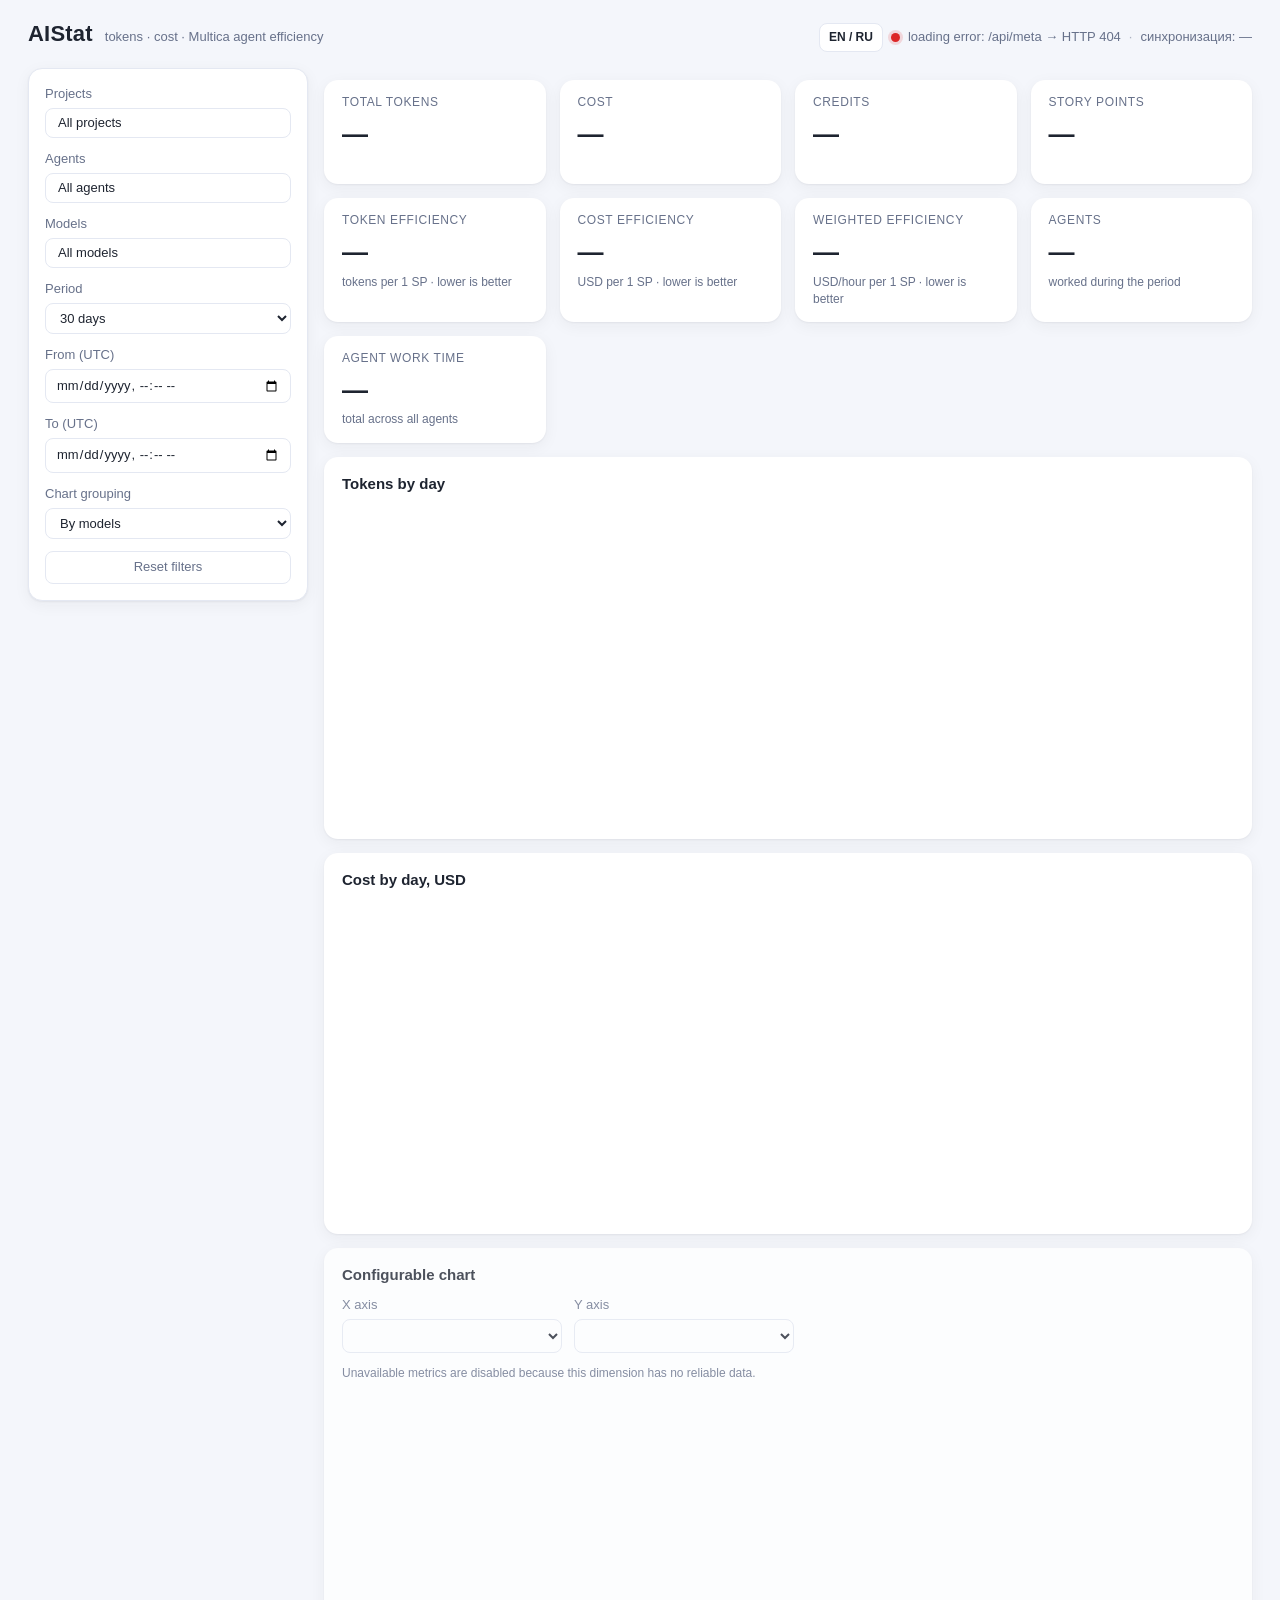
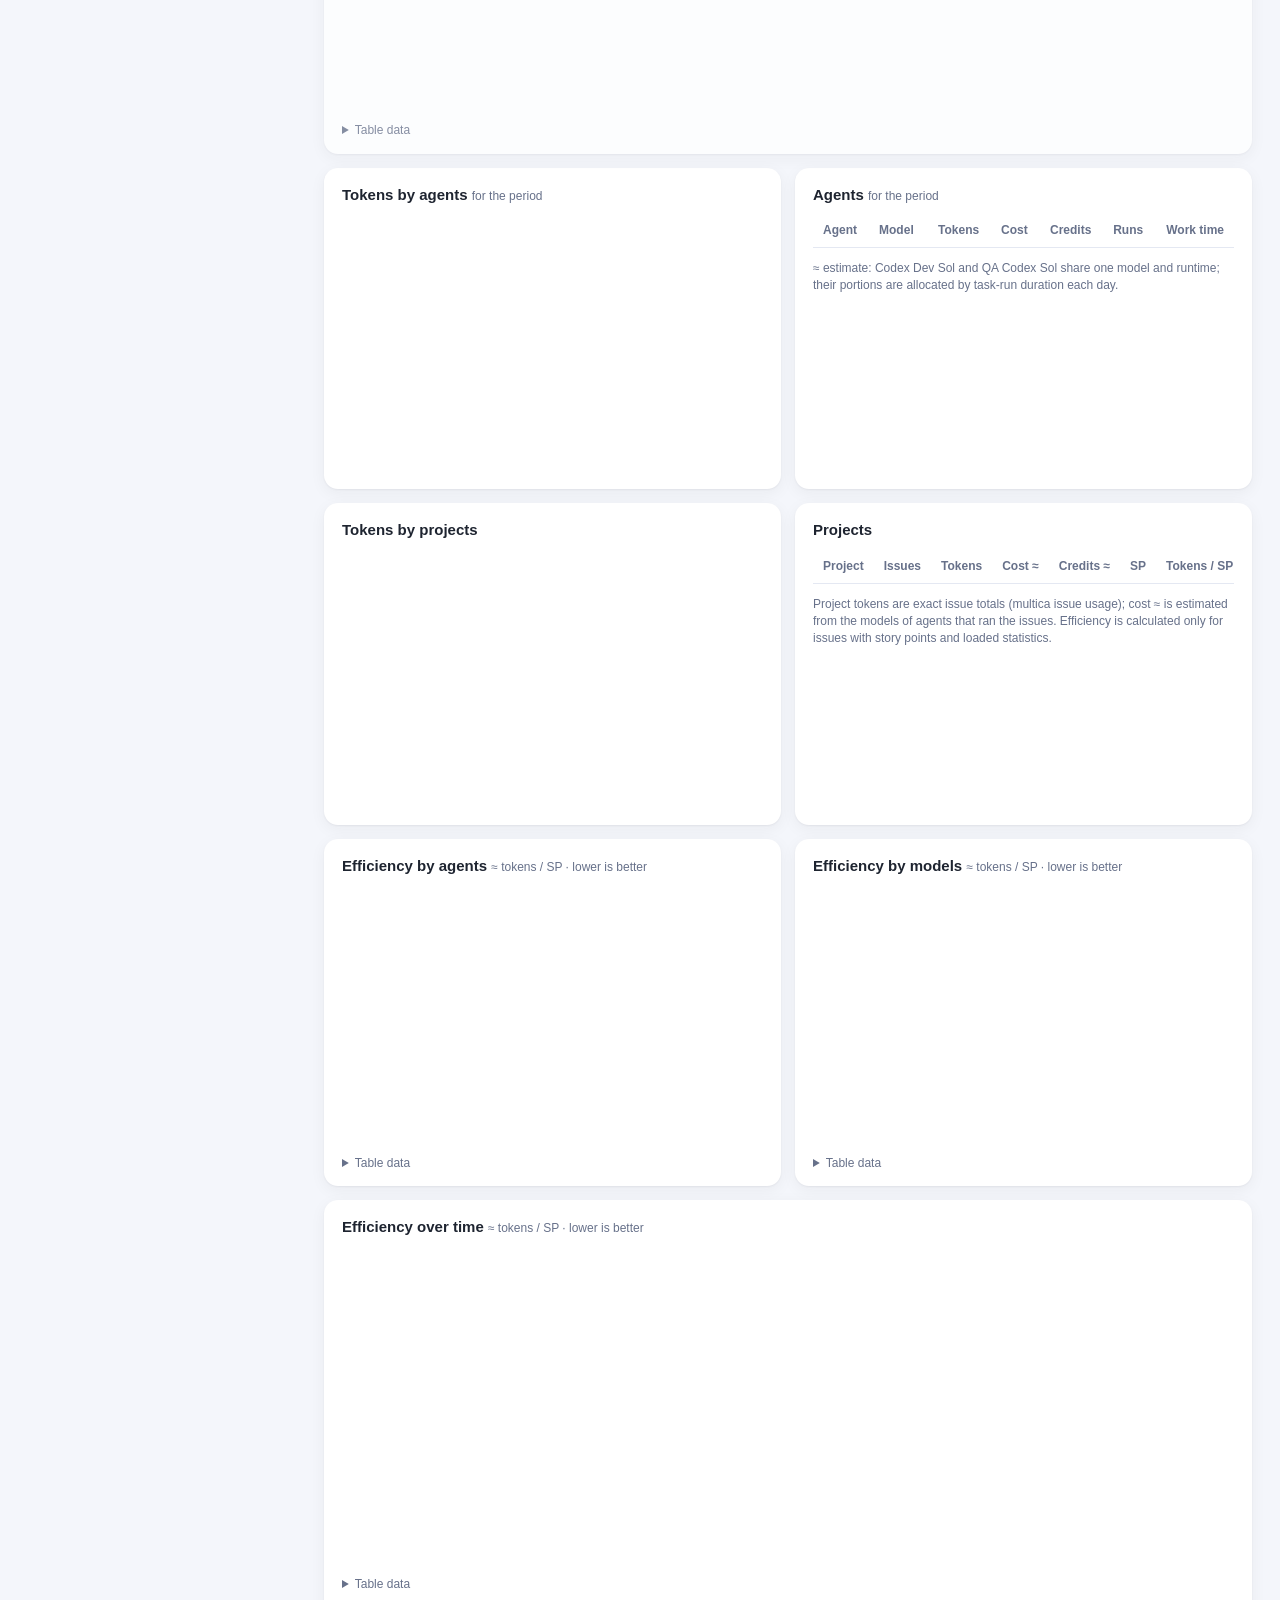
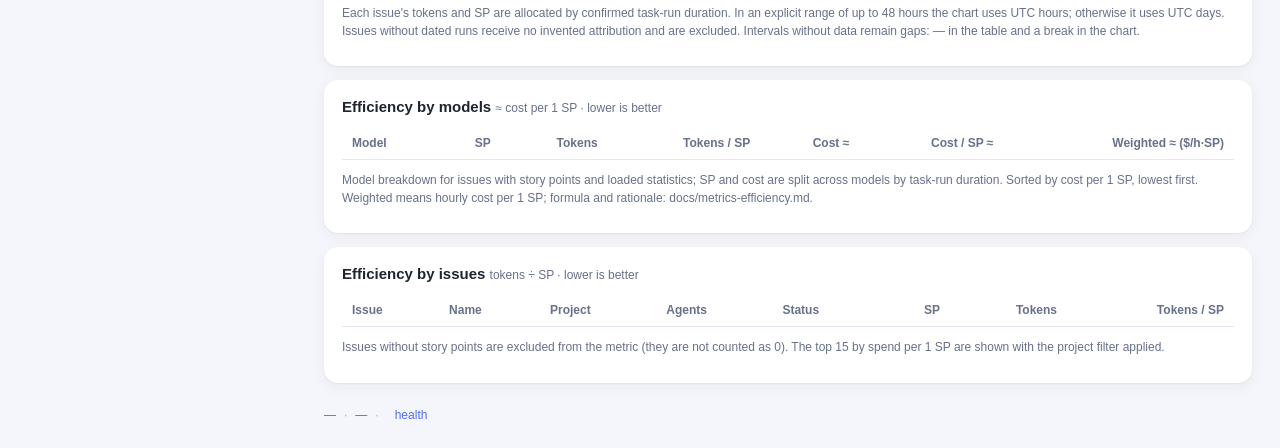
==== aistat/static/index.html @ 0b49b309 "FAN-1914: add configurable dimension metric chart" ====
<!DOCTYPE html>
<html lang="en">
<head>
  <meta charset="utf-8">
  <meta name="viewport" content="width=device-width, initial-scale=1">
  <title>AIStat — статистика токенов Multica</title>
  <link rel="stylesheet" href="style.css">
</head>
<body data-page="dashboard">
  <header class="topbar">
    <div class="brand">
      <h1>AIStat</h1>
      <span class="subtitle">токены · стоимость · эффективность агентов Multica</span>
    </div>
    <div class="status">
      <span id="live-dot" class="dot dot-off" title="Live-обновления"></span>
      <span id="live-label">подключение…</span>
      <span class="sep">·</span>
      <span id="sync-label">синхронизация: —</span>
      <span id="health-badge" class="badge badge-ok" hidden>ok</span>
      <button id="connection-trigger" class="connection-button connection-button-primary connection-trigger" type="button" aria-haspopup="dialog" aria-controls="connection-cabinet" aria-label="Открыть подключение Multica" hidden>Подключить Multica</button>
      <button id="logout-button" class="logout-button" type="button" hidden>Выйти</button>
    </div>
  </header>

  <div class="dashboard-layout">
  <aside class="filters" aria-label="Фильтры">
    <label>Проекты
      <select id="filter-project" multiple size="1">
        <option value="">Все проекты</option>
      </select>
    </label>
    <label>Агенты
      <select id="filter-agent" multiple size="1">
        <option value="">Все агенты</option>
      </select>
    </label>
    <label>Модели
      <select id="filter-model" multiple size="1">
        <option value="">Все модели</option>
      </select>
    </label>
    <label>Период
      <select id="filter-period">
        <option value="7">7 дней</option>
        <option value="14">14 дней</option>
        <option value="30" selected>30 дней</option>
        <option value="90">90 дней</option>
        <option value="">Всё время</option>
        <option value="custom">Свой диапазон</option>
      </select>
    </label>
    <label>С (UTC)
      <input id="filter-from" type="datetime-local" step="60">
    </label>
    <label>По (UTC)
      <input id="filter-to" type="datetime-local" step="60">
    </label>
    <label>Группировка графиков
      <select id="filter-group">
        <option value="model" selected>По моделям</option>
        <option value="agent">По агентам</option>
        <option value="project">По проектам</option>
      </select>
    </label>
    <button id="filter-reset" class="filter-reset" type="button" title="Вернуть все фильтры к значениям по умолчанию">Сбросить фильтры</button>
    <span id="filter-error" class="note filter-error" role="alert" hidden></span>
    <span id="estimate-note" class="note" hidden>≈ значения по агентам/моделям/проектам и неполным дням распределены по фактическим интервалам запусков задач.</span>
  </aside>

  <div class="dashboard-content">
  <section class="cards" id="cards">
    <div class="card"><div class="card-label">Всего токенов</div><div class="card-value" id="card-tokens">—</div><div class="card-sub" id="card-tokens-sub"></div></div>
    <div class="card"><div class="card-label">Стоимость</div><div class="card-value" id="card-cost">—</div><div class="card-sub" id="card-cost-sub"></div></div>
    <div class="card"><div class="card-label">Кредиты</div><div class="card-value" id="card-credits">—</div><div class="card-sub" id="card-credits-sub"></div></div>
    <div class="card"><div class="card-label">Story Points</div><div class="card-value" id="card-sp">—</div><div class="card-sub" id="card-sp-sub"></div></div>
    <div class="card"><div class="card-label">Эффективность токенов</div><div class="card-value" id="card-eff">—</div><div class="card-sub">токенов на 1 SP · меньше — лучше</div></div>
    <div class="card"><div class="card-label">Эффективность стоимости</div><div class="card-value" id="card-cost-eff">—</div><div class="card-sub">USD на 1 SP · меньше — лучше</div></div>
    <div class="card"><div class="card-label">Взвешенная эффективность</div><div class="card-value" id="card-weighted-eff">—</div><div class="card-sub">USD/час на 1 SP · меньше — лучше</div></div>
    <div class="card"><div class="card-label">Агентов</div><div class="card-value" id="card-agent-count">—</div><div class="card-sub">выполняли работу за период</div></div>
    <div class="card"><div class="card-label">Время работы агентов</div><div class="card-value" id="card-agent-time">—</div><div class="card-sub" id="card-agent-time-sub">суммарно по всем агентам</div></div>
  </section>

  <main class="grid">
    <section class="panel panel-wide">
      <h2>Токены по дням <span class="est-mark" id="daily-est" hidden>≈</span></h2>
      <div class="chart-box"><canvas id="chart-daily-tokens"></canvas></div>
    </section>

    <section class="panel panel-wide">
      <h2>Стоимость по дням, USD <span class="est-mark" id="cost-est" hidden>≈</span></h2>
      <div class="chart-box"><canvas id="chart-daily-cost"></canvas></div>
    </section>

    <section id="configurable-chart-panel" class="panel panel-wide configurable-chart-panel" aria-busy="true">
      <h2 data-i18n="configurableChart">Настраиваемый график</h2>
      <div class="chart-controls">
        <label for="chart-dimension"><span data-i18n="chartDimension">Ось X</span>
          <select id="chart-dimension"></select>
        </label>
        <label for="chart-measure"><span data-i18n="chartMeasure">Ось Y</span>
          <select id="chart-measure" aria-describedby="chart-compatibility"></select>
        </label>
      </div>
      <p id="chart-compatibility" class="note" data-i18n="chartUnavailableHelp">Недоступные метрики отключены: для выбранного измерения нет надёжных данных.</p>
      <p id="configurable-chart-status" class="note" role="status" aria-live="polite" hidden></p>
      <div class="chart-box">
        <canvas id="chart-configurable" role="img" aria-label="Настраиваемый график">Значения графика — в таблице «Данные таблицей» ниже.</canvas>
        <p id="empty-configurable-chart" class="chart-empty" hidden data-i18n="noData">Нет данных за выбранный период и фильтры.</p>
      </div>
      <details class="chart-data">
        <summary data-i18n="dataTable">Данные таблицей</summary>
        <div class="table-wrap">
          <table id="table-configurable-chart" aria-label="Данные настраиваемого графика">
            <thead><tr><th id="configurable-chart-label" data-i18n="chartDimension">Ось X</th><th id="configurable-chart-value" class="num" data-i18n="chartMeasure">Ось Y</th></tr></thead>
            <tbody></tbody>
          </table>
        </div>
      </details>
    </section>

    <section class="panel">
      <h2>Токены по агентам <span class="est-mark">за период</span></h2>
      <div class="chart-box chart-box-small"><canvas id="chart-agents"></canvas></div>
    </section>

    <section class="panel">
      <h2>Агенты <span class="est-mark">за период</span></h2>
      <div class="table-wrap">
        <table id="table-agents">
          <thead><tr>
            <th>Агент</th><th>Модель</th><th class="num">Токены</th>
            <th class="num">Стоимость</th><th class="num">Кредиты</th><th class="num">Запуски</th><th class="num">Время работы</th>
          </tr></thead>
          <tbody></tbody>
        </table>
      </div>
      <p class="note">≈ — оценка: агенты Codex Dev Sol и QA Codex Sol делят одну модель и runtime, их доли разнесены по длительности запусков за день.</p>
    </section>

    <section class="panel">
      <h2>Токены по проектам</h2>
      <div class="chart-box chart-box-small"><canvas id="chart-projects"></canvas></div>
    </section>

    <section class="panel">
      <h2>Проекты</h2>
      <div class="table-wrap">
        <table id="table-projects">
          <thead><tr>
            <th>Проект</th><th class="num">Задачи</th><th class="num">Токены</th>
            <th class="num">Стоимость ≈</th><th class="num">Кредиты ≈</th>
            <th class="num">SP</th><th class="num">Токены / SP</th>
          </tr></thead>
          <tbody></tbody>
        </table>
      </div>
      <p class="note" data-i18n="projectNote"></p>
    </section>

    <section class="panel">
      <h2>Эффективность по агентам <span class="est-mark">≈ токены / SP · меньше — лучше</span></h2>
      <div class="chart-box chart-box-small">
        <canvas id="chart-efficiency-agents" role="img" aria-label="График: эффективность по агентам, токены на 1 story point">Значения графика — в таблице «Данные таблицей» ниже.</canvas>
        <p class="chart-empty" id="empty-efficiency-agents" hidden>Нет данных за выбранный период и фильтры.</p>
      </div>
      <details class="chart-data">
        <summary>Данные таблицей</summary>
        <div class="table-wrap">
          <table id="table-efficiency-agents-data" aria-label="Эффективность по агентам: токены на 1 story point">
            <thead><tr><th>Агент</th><th class="num">Токены / SP</th></tr></thead>
            <tbody></tbody>
          </table>
        </div>
      </details>
    </section>

    <section class="panel">
      <h2>Эффективность по моделям <span class="est-mark">≈ токены / SP · меньше — лучше</span></h2>
      <div class="chart-box chart-box-small">
        <canvas id="chart-efficiency-models" role="img" aria-label="График: эффективность по моделям, токены на 1 story point">Значения графика — в таблице «Данные таблицей» ниже.</canvas>
        <p class="chart-empty" id="empty-efficiency-models" hidden>Нет данных за выбранный период и фильтры.</p>
      </div>
      <details class="chart-data">
        <summary>Данные таблицей</summary>
        <div class="table-wrap">
          <table id="table-efficiency-models-data" aria-label="Эффективность по моделям: токены на 1 story point">
            <thead><tr><th>Модель</th><th class="num">Токены / SP</th></tr></thead>
            <tbody></tbody>
          </table>
        </div>
      </details>
    </section>

    <section class="panel panel-wide">
      <h2 id="efficiency-time-title">Эффективность во времени <span class="est-mark">≈ токены / SP · меньше — лучше</span></h2>
      <div class="chart-box">
        <canvas id="chart-efficiency-time" role="img" aria-label="График: эффективность во времени, токены на 1 story point">Значения графика — в таблице «Данные таблицей» ниже.</canvas>
        <p class="chart-empty" id="empty-efficiency-time" hidden>Нет данных за выбранный период и фильтры.</p>
      </div>
      <details class="chart-data">
        <summary>Данные таблицей</summary>
        <div class="table-wrap">
          <table id="table-efficiency-time-data" aria-label="Эффективность во времени: токены на 1 story point">
            <thead><tr><th id="efficiency-time-data-label">День (UTC)</th><th class="num">Токены / SP</th></tr></thead>
            <tbody></tbody>
          </table>
        </div>
      </details>
      <p class="note">Токены и SP каждой задачи распределяются по длительности подтверждённых запусков. В явно заданном интервале до 48 часов график строится по часам UTC; иначе — по дням UTC. Задачи без датированных запусков не получают выдуманную атрибуцию и не попадают в эти графики. Интервалы без данных остаются разрывами: «—» в таблице, пропуск на графике.</p>
    </section>

    <section class="panel panel-wide">
      <h2>Эффективность по моделям <span class="est-mark">≈ стоимость на 1 SP · меньше — лучше</span></h2>
      <div class="table-wrap">
        <table id="table-model-efficiency">
          <thead><tr>
            <th>Модель</th><th class="num">SP</th><th class="num">Токены</th>
            <th class="num">Токены / SP</th><th class="num">Стоимость ≈</th>
            <th class="num">Стоимость / SP ≈</th><th class="num">Взвеш. ≈ ($/ч·SP)</th>
          </tr></thead>
          <tbody></tbody>
        </table>
      </div>
      <p class="note" data-i18n="modelEfficiencyNote"></p>
    </section>

    <section class="panel panel-wide">
      <h2>Эффективность по задачам <span class="est-mark">токены ÷ SP · меньше — лучше</span></h2>
      <div class="table-wrap">
        <table id="table-efficiency">
          <thead><tr>
            <th>Задача</th><th>Название</th><th>Проект</th><th>Агенты</th><th>Статус</th>
            <th class="num">SP</th><th class="num">Токены</th><th class="num">Токены / SP</th>
          </tr></thead>
          <tbody></tbody>
        </table>
      </div>
      <p class="note">Задачи без story points исключены из метрики (не считаются как 0). Показаны топ-15 по расходу на 1 SP с учётом фильтра проекта.</p>
    </section>
  </main>

  <footer class="footer">
    <span id="footer-span">—</span>
    <span class="sep">·</span>
    <span id="footer-credits">—</span>
    <span class="sep">·</span>
    <span id="footer-unpriced"></span>
    <a href="/health" target="_blank" rel="noopener">health</a>
  </footer>
  </div>
  </div>

  <dialog id="connection-cabinet" class="connection-dialog" aria-modal="true" aria-labelledby="connection-title" aria-describedby="connection-intro" hidden>
    <section class="connection-panel">
      <div class="connection-heading">
        <div>
          <h2 id="connection-title">Подключить свой Multica</h2>
          <p id="connection-intro" class="connection-intro">AIStat получает статистику из вашего Multica через защищённый worker-канал. PAT нужен только для подключения и не показывается после отправки.</p>
        </div>
        <button id="connection-close" class="connection-button connection-button-secondary connection-close" type="button">Закрыть</button>
      </div>
      <span id="connection-status-badge" class="connection-badge" data-state="none">не подключён</span>
      <div id="connection-status" class="connection-status" role="status" aria-live="polite">
        <strong id="connection-status-title">Multica не подключён</strong>
        <span id="connection-status-message">Подключите Multica, чтобы загрузить вашу статистику.</span>
      </div>
      <dl id="connection-details" class="connection-details" hidden>
        <div><dt>Хост Multica</dt><dd><a href="https://multica.ai" target="_blank" rel="noopener noreferrer">https://multica.ai</a></dd></div>
        <div id="connection-workspace-detail" hidden><dt>Workspace</dt><dd id="connection-workspace"></dd></div>
        <div id="connection-synced-detail" hidden><dt>Последняя синхронизация</dt><dd id="connection-synced-at"></dd></div>
      </dl>
      <p id="connection-error" class="connection-error" role="alert" hidden></p>
      <p id="connection-empty" class="connection-empty">У вас пока нет подключения. Нажмите «Подключить» и вставьте PAT из Multica.</p>

      <form id="connection-form" class="connection-form" autocomplete="off" novalidate>
        <label for="connection-token">Multica PAT <span class="required-mark" aria-hidden="true">*</span></label>
        <input id="connection-token" name="token" type="password" autocomplete="off" autocapitalize="none" spellcheck="false" required>
        <label for="connection-workspace-label">Метка workspace <span class="optional-mark">необязательно</span></label>
        <input id="connection-workspace-label" name="workspace_label" type="text" autocomplete="off" maxlength="128">
        <p class="connection-host">Официальный хост: <a href="https://multica.ai" target="_blank" rel="noopener noreferrer">https://multica.ai</a></p>
        <p id="connection-form-error" class="connection-error" role="alert" hidden></p>
        <button id="connection-submit" class="connection-button connection-button-primary" type="submit">Подключить</button>
      </form>

      <div id="connection-actions" class="connection-actions" hidden>
        <button id="connection-replace" class="connection-button connection-button-primary" type="button">Заменить PAT</button>
        <button id="connection-disconnect" class="connection-button connection-button-secondary" type="button">Отключить</button>
      </div>
      <div id="connection-confirm" class="connection-confirm" role="alertdialog" aria-labelledby="connection-confirm-title" hidden>
        <strong id="connection-confirm-title">Отключить Multica?</strong>
        <p>AIStat удалит доступ к этому подключению. После подтверждения отзовите PAT в Multica.</p>
        <button id="connection-confirm-yes" class="connection-button connection-button-danger" type="button">Да, отключить</button>
        <button id="connection-confirm-no" class="connection-button connection-button-secondary" type="button">Отмена</button>
      </div>
      <p id="connection-advice" class="connection-advice" hidden>После отключения отзовите этот PAT в настройках Multica.</p>
    </section>
  </dialog>

  <script src="vendor/chart.umd.min.js"></script>
  <script src="i18n.js"></script>
  <script src="app.js"></script>
</body>
</html>
---- aistat/static/style.css ----
:root {
  --bg: #f4f6fb;
  --panel: #ffffff;
  --ink: #1e2430;
  --muted: #67718a;
  --line: #e4e8f2;
  --accent: #4f6df5;
  --ok: #16a34a;
  --warn: #d97706;
  --bad: #dc2626;
  --radius: 14px;
  --shadow: 0 1px 2px rgba(30, 36, 48, 0.06), 0 4px 16px rgba(30, 36, 48, 0.05);
}

* { box-sizing: border-box; }

body {
  margin: 0;
  background: var(--bg);
  color: var(--ink);
  font: 14px/1.45 -apple-system, BlinkMacSystemFont, "Segoe UI", Roboto, "Helvetica Neue", Arial, sans-serif;
}

.topbar {
  display: flex;
  align-items: baseline;
  justify-content: space-between;
  flex-wrap: wrap;
  gap: 8px;
  padding: 18px 28px 10px;
}

.brand { display: flex; align-items: baseline; gap: 12px; }
.brand h1 { margin: 0; font-size: 22px; letter-spacing: 0.2px; }
.subtitle { color: var(--muted); font-size: 13px; }

.status { display: flex; align-items: center; justify-content: flex-end; flex-wrap: wrap; gap: 8px; color: var(--muted); font-size: 13px; }
.sep { opacity: 0.5; }

.dot { width: 9px; height: 9px; border-radius: 50%; display: inline-block; }
.dot-on { background: var(--ok); box-shadow: 0 0 0 3px rgba(22, 163, 74, 0.18); }
.dot-off { background: var(--bad); box-shadow: 0 0 0 3px rgba(220, 38, 38, 0.15); }

.badge { padding: 2px 8px; border-radius: 999px; font-size: 12px; font-weight: 600; }
.badge-ok { background: rgba(22, 163, 74, 0.12); color: var(--ok); }
.badge-warn { background: rgba(217, 119, 6, 0.14); color: var(--warn); }
.logout-button {
  border: 1px solid var(--line);
  border-radius: 8px;
  padding: 5px 9px;
  color: var(--muted);
  background: var(--panel);
  font: inherit;
  cursor: pointer;
}
.logout-button:hover { color: var(--ink); border-color: #cbd3e3; }
.locale-switcher {
  border: 1px solid var(--line);
  border-radius: 8px;
  padding: 5px 9px;
  color: var(--ink);
  background: var(--panel);
  font: inherit;
  font-size: 12px;
  font-weight: 700;
  cursor: pointer;
}
.locale-switcher:focus-visible { outline: 3px solid rgba(79, 109, 245, 0.3); outline-offset: 2px; }

.dashboard-layout {
  display: grid;
  grid-template-columns: minmax(220px, 280px) minmax(0, 1fr);
  align-items: start;
  gap: 16px;
  padding: 6px 28px 24px;
}
.dashboard-content { min-width: 0; }
.dashboard-content > .cards { padding-left: 0; padding-right: 0; }
.dashboard-content > .grid { padding-left: 0; padding-right: 0; }
.dashboard-content > .footer { padding: 4px 0 0; }
.filters {
  display: flex;
  flex-direction: column;
  align-items: stretch;
  gap: 12px;
  min-width: 0;
  padding: 16px;
  background: var(--panel);
  border: 1px solid var(--line);
  border-radius: var(--radius);
  box-shadow: var(--shadow);
}
.filters label { display: flex; flex-direction: column; gap: 4px; min-width: 0; color: var(--muted); font-size: 13px; }
.filters select,
.filters input {
  width: 100%;
  min-width: 0;
  font: inherit;
  color: var(--ink);
  background: var(--panel);
  border: 1px solid var(--line);
  border-radius: 8px;
  padding: 6px 10px;
}
.filters select[multiple] { min-width: 0; }
.filter-reset {
  border: 1px solid var(--line);
  border-radius: 8px;
  padding: 6px 10px;
  color: var(--muted);
  background: var(--panel);
  font: inherit;
  font-size: 13px;
  cursor: pointer;
}
.filter-reset:hover { color: var(--ink); border-color: #cbd3e3; }
.note { color: var(--muted); font-size: 12px; }
.filters .filter-reset, .filters .note { width: 100%; }
.filter-error { color: var(--bad); }
.filter-error[hidden] { display: none; }

.connection-dialog {
  width: min(620px, calc(100vw - 28px));
  max-width: none;
  max-height: calc(100dvh - 28px);
  margin: auto;
  padding: 0;
  border: 0;
  background: transparent;
  color: var(--ink);
}
.connection-dialog::backdrop { background: rgba(30, 36, 48, 0.42); }
[hidden] { display: none !important; }
.connection-panel {
  padding: 18px 20px;
  background: var(--panel);
  border: 1px solid var(--line);
  border-radius: var(--radius);
  box-shadow: var(--shadow);
  overflow: auto;
}
.connection-heading {
  display: flex;
  align-items: flex-start;
  justify-content: space-between;
  gap: 16px;
}
.connection-heading h2 { margin: 0; font-size: 17px; }
.connection-intro { max-width: 720px; margin: 5px 0 0; color: var(--muted); }
.connection-close { flex: 0 0 auto; }
.connection-badge {
  flex: 0 0 auto;
  padding: 4px 10px;
  border-radius: 999px;
  background: #eef1f8;
  color: var(--muted);
  font-size: 12px;
  font-weight: 650;
}
.connection-badge[data-state="active"] { background: rgba(22, 163, 74, 0.12); color: var(--ok); }
.connection-badge[data-state="error"],
.connection-badge[data-state="revocation_pending"] { background: rgba(220, 38, 38, 0.11); color: var(--bad); }
.connection-badge[data-state="pending"],
.connection-badge[data-state="replacement_pending"] { background: rgba(217, 119, 6, 0.14); color: var(--warn); }
.connection-status { display: flex; flex-direction: column; gap: 2px; margin-top: 14px; }
.connection-status span, .connection-details, .connection-empty,
.connection-advice, .connection-host { color: var(--muted); }
.connection-details {
  display: flex;
  flex-wrap: wrap;
  gap: 8px 28px;
  margin: 12px 0 0;
  font-size: 13px;
}
.connection-details > div { display: flex; gap: 6px; }
.connection-details dt { font-weight: 600; }
.connection-details dd { margin: 0; }
.connection-details a, .connection-host a { color: var(--accent); }
.connection-empty, .connection-advice { margin: 12px 0 0; font-size: 13px; }
.connection-error { margin: 10px 0 0; color: var(--bad); font-size: 13px; }
.connection-form { max-width: 620px; margin-top: 16px; }
.connection-form label { display: block; margin: 10px 0 5px; color: var(--muted); font-size: 13px; }
.connection-form input {
  width: 100%;
  font: inherit;
  color: var(--ink);
  background: var(--panel);
  border: 1px solid var(--line);
  border-radius: 8px;
  padding: 8px 10px;
}
.connection-form input:focus { outline: 2px solid rgba(79, 109, 245, 0.28); outline-offset: 1px; border-color: var(--accent); }
.required-mark { color: var(--bad); }
.optional-mark { color: var(--muted); font-size: 12px; }
.connection-host { margin: 9px 0 0; font-size: 12px; }
.connection-button {
  border: 1px solid var(--line);
  border-radius: 8px;
  padding: 8px 12px;
  font: inherit;
  cursor: pointer;
}
.connection-button:disabled { cursor: wait; opacity: 0.6; }
.connection-button-primary { background: var(--accent); border-color: var(--accent); color: #fff; }
.connection-button-secondary { background: var(--panel); color: var(--muted); }
.connection-button-danger { background: var(--bad); border-color: var(--bad); color: #fff; }
.connection-form .connection-button { margin-top: 12px; }
.connection-actions { display: flex; flex-wrap: wrap; gap: 8px; margin-top: 16px; }
.connection-confirm {
  margin-top: 14px;
  padding: 12px;
  border: 1px solid rgba(220, 38, 38, 0.25);
  border-radius: 8px;
  background: rgba(220, 38, 38, 0.04);
}
.connection-confirm p { margin: 4px 0 10px; color: var(--muted); font-size: 13px; }
.connection-confirm .connection-button { margin-right: 6px; }

.cards {
  display: grid;
  grid-template-columns: repeat(auto-fit, minmax(180px, 1fr));
  gap: 14px;
  padding: 12px 28px;
}
.card {
  background: var(--panel);
  border-radius: var(--radius);
  box-shadow: var(--shadow);
  padding: 14px 18px;
}
.card-label { color: var(--muted); font-size: 12px; text-transform: uppercase; letter-spacing: 0.6px; }
.card-value { font-size: 26px; font-weight: 650; margin-top: 4px; font-variant-numeric: tabular-nums; }
.card-sub { color: var(--muted); font-size: 12px; margin-top: 2px; min-height: 15px; }

.grid {
  display: grid;
  grid-template-columns: repeat(2, minmax(0, 1fr));
  gap: 14px;
  padding: 2px 28px 20px;
}
.panel {
  background: var(--panel);
  border-radius: var(--radius);
  box-shadow: var(--shadow);
  padding: 16px 18px 14px;
  min-width: 0;
}
.panel-wide { grid-column: 1 / -1; }
.panel h2 { margin: 0 0 10px; font-size: 15px; font-weight: 650; }
.est-mark { color: var(--muted); font-weight: 500; font-size: 12px; }
.chart-controls { display: flex; flex-wrap: wrap; gap: 12px; margin: 0 0 8px; }
.chart-controls label { display: flex; flex-direction: column; gap: 4px; min-width: min(100%, 220px); color: var(--muted); font-size: 13px; }
.chart-controls select { min-height: 34px; font: inherit; color: var(--ink); background: var(--panel); border: 1px solid var(--line); border-radius: 8px; padding: 6px 10px; }
.chart-controls select:focus-visible { outline: 3px solid rgba(79, 109, 245, 0.3); outline-offset: 2px; }
.configurable-chart-panel[aria-busy="true"] { opacity: 0.78; }

.chart-box { position: relative; height: 320px; }
.chart-box-small { height: 260px; }

/* No-data message covering an otherwise unexplained blank canvas. The
   explicit [hidden] rule is required: display:flex would beat the UA's
   [hidden] { display:none } otherwise. */
.chart-empty {
  position: absolute;
  inset: 0;
  display: flex;
  align-items: center;
  justify-content: center;
  margin: 0;
  padding: 0 16px;
  text-align: center;
  color: var(--muted);
  font-size: 13px;
  background: var(--panel);
}
.chart-empty[hidden] { display: none; }

/* Keyboard/screen-reader alternative: the chart's values as a table. */
.chart-data { margin-top: 8px; }
.chart-data summary { cursor: pointer; color: var(--muted); font-size: 12px; }
.chart-data summary:focus-visible { outline: 2px solid var(--accent); outline-offset: 2px; }
td.wrap { white-space: normal; word-break: break-word; }

.table-wrap { overflow-x: auto; }
table { width: 100%; border-collapse: collapse; font-size: 13px; }
th, td { padding: 7px 10px; text-align: left; border-bottom: 1px solid var(--line); white-space: nowrap; }
td.ellipsis { max-width: 340px; overflow: hidden; text-overflow: ellipsis; }
th { color: var(--muted); font-weight: 600; font-size: 12px; }
th.num, td.num { text-align: right; font-variant-numeric: tabular-nums; }
tbody tr:hover { background: #f8faff; }

.chip { display: inline-block; padding: 1px 7px; border-radius: 999px; font-size: 11px; margin-right: 4px; background: #eef1f8; color: var(--muted); }
.chip-done { background: rgba(22, 163, 74, 0.12); color: var(--ok); }
.chip-in_progress { background: rgba(79, 109, 245, 0.13); color: var(--accent); }
.chip-in_review { background: rgba(217, 119, 6, 0.14); color: var(--warn); }
.chip-blocked, .chip-cancelled { background: rgba(220, 38, 38, 0.11); color: var(--bad); }
.status-chips { white-space: normal; }

.footer {
  display: flex;
  align-items: center;
  gap: 8px;
  flex-wrap: wrap;
  padding: 4px 28px 24px;
  color: var(--muted);
  font-size: 12px;
}
.footer a { color: var(--accent); text-decoration: none; }

@media (max-width: 900px) {
  .dashboard-layout { grid-template-columns: 1fr; }
  .grid { grid-template-columns: 1fr; }
  .chart-box { height: 260px; }
}

@media (max-width: 640px) {
  .topbar { padding-left: 14px; padding-right: 14px; }
  .dashboard-layout { padding-left: 14px; padding-right: 14px; }
  .status { width: 100%; justify-content: flex-end; }
  .connection-panel { padding: 16px; }
  .connection-heading { flex-direction: column; }
  .connection-details > div { flex-basis: 100%; }
}
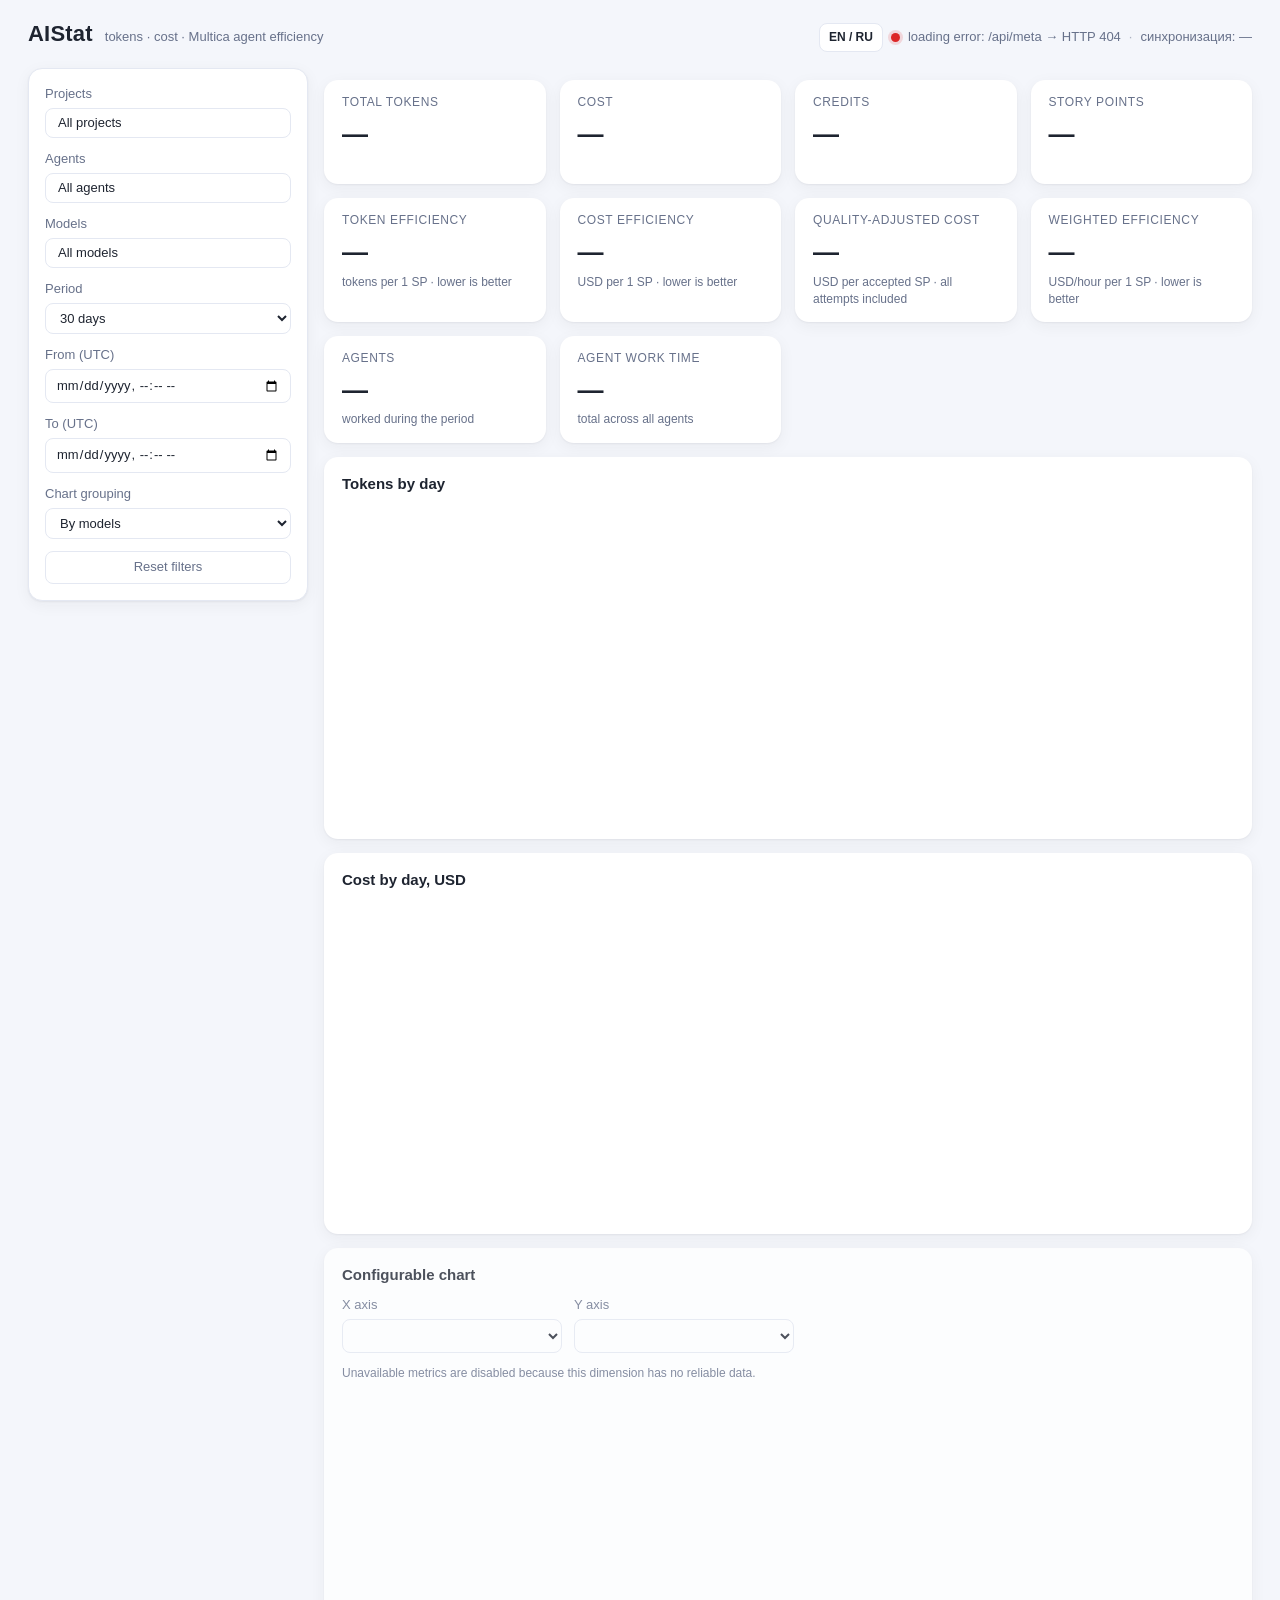
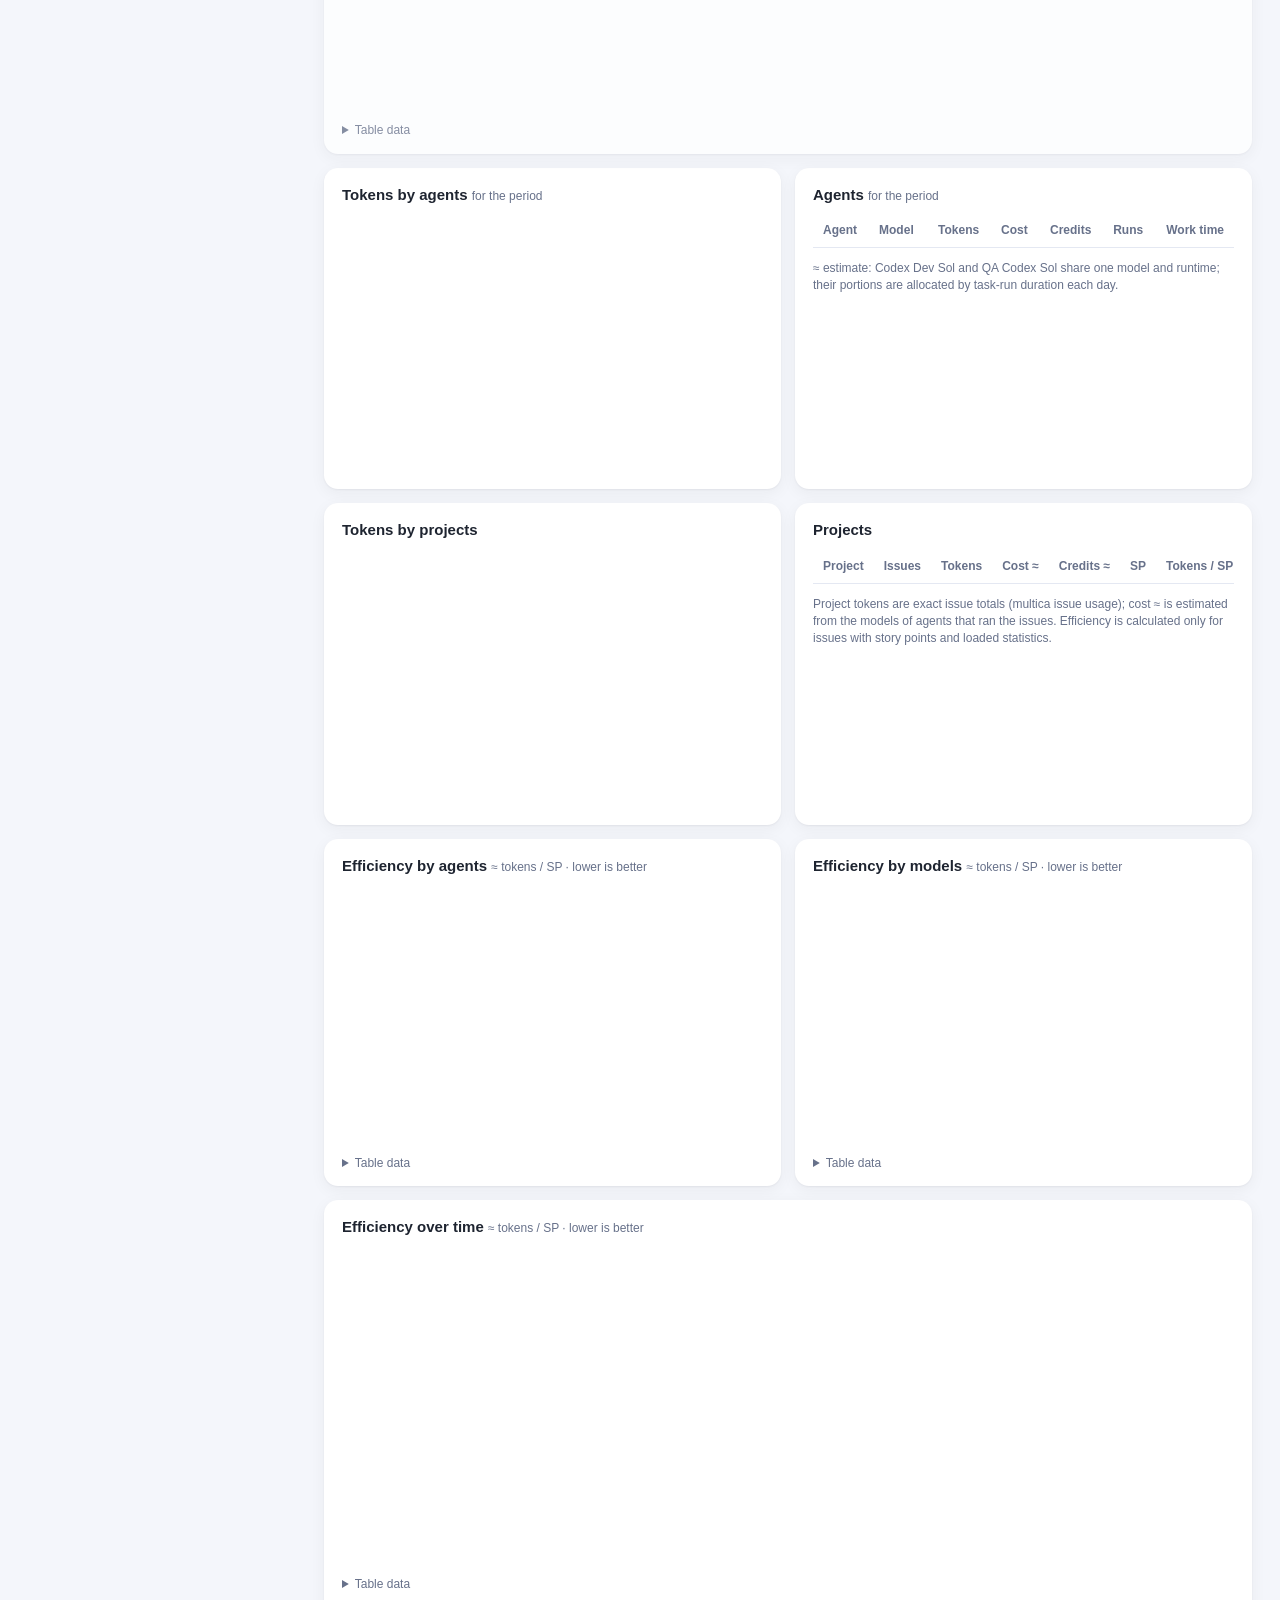
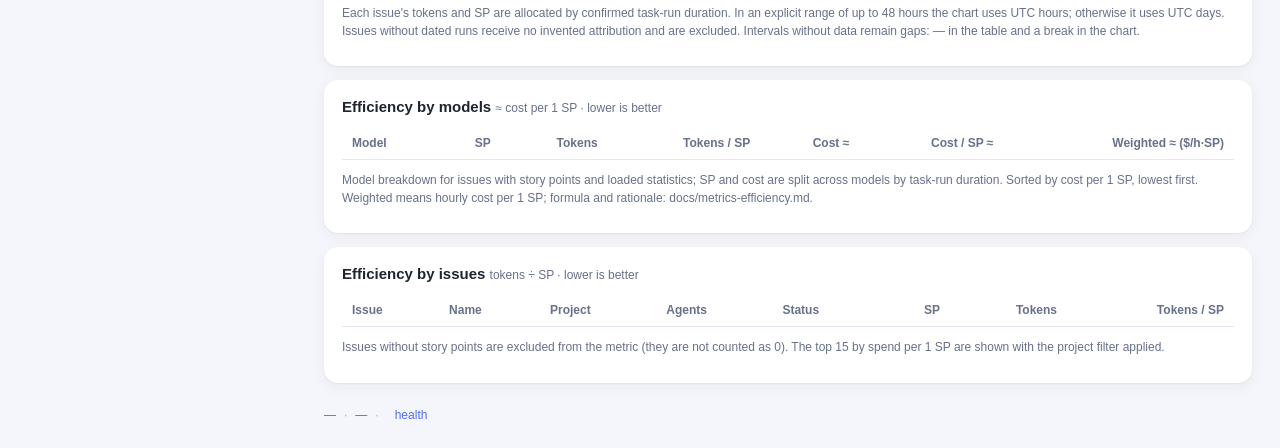
==== commit 06ebaa20: "Add effective dated cost accounting" ====
--- a/aistat/static/index.html
+++ b/aistat/static/index.html
@@ -76,6 +76,7 @@
     <div class="card"><div class="card-label">Story Points</div><div class="card-value" id="card-sp">—</div><div class="card-sub" id="card-sp-sub"></div></div>
     <div class="card"><div class="card-label">Эффективность токенов</div><div class="card-value" id="card-eff">—</div><div class="card-sub">токенов на 1 SP · меньше — лучше</div></div>
     <div class="card"><div class="card-label">Эффективность стоимости</div><div class="card-value" id="card-cost-eff">—</div><div class="card-sub">USD на 1 SP · меньше — лучше</div></div>
+    <div class="card"><div class="card-label" data-i18n="qualityAdjustedCost">Качество-скорректированная стоимость</div><div class="card-value" id="card-quality-cost">—</div><div class="card-sub" id="card-quality-cost-sub" data-i18n="qualityAdjustedCostSub">USD на принятый SP · все попытки включены</div></div>
     <div class="card"><div class="card-label">Взвешенная эффективность</div><div class="card-value" id="card-weighted-eff">—</div><div class="card-sub">USD/час на 1 SP · меньше — лучше</div></div>
     <div class="card"><div class="card-label">Агентов</div><div class="card-value" id="card-agent-count">—</div><div class="card-sub">выполняли работу за период</div></div>
     <div class="card"><div class="card-label">Время работы агентов</div><div class="card-value" id="card-agent-time">—</div><div class="card-sub" id="card-agent-time-sub">суммарно по всем агентам</div></div>
@@ -225,6 +226,27 @@
       <p class="note" data-i18n="modelEfficiencyNote"></p>
     </section>
 
+    <section id="global-models-panel" class="panel panel-wide" hidden>
+      <h2>Эффективность по моделям — все пользователи <span class="est-mark">≈ стоимость на 1 SP · меньше — лучше</span></h2>
+      <div class="chart-box chart-box-small">
+        <canvas id="chart-global-models" role="img" aria-label="График: эффективность по моделям на данных всех пользователей, стоимость на 1 story point">Значения графика — в таблице «Данные таблицей» ниже.</canvas>
+        <p class="chart-empty" id="empty-global-models" hidden>Пока нет данных, которыми можно поделиться анонимно.</p>
+      </div>
+      <details class="chart-data">
+        <summary>Данные таблицей</summary>
+        <div class="table-wrap">
+          <table id="table-global-models-data" aria-label="Эффективность по моделям, все пользователи">
+            <thead><tr>
+              <th>Модель</th><th class="num">SP</th><th class="num">Токены</th>
+              <th class="num">Стоимость ≈</th><th class="num">Стоимость / SP ≈</th>
+            </tr></thead>
+            <tbody></tbody>
+          </table>
+        </div>
+      </details>
+      <p class="note" data-i18n="globalModelsNote"></p>
+    </section>
+
     <section class="panel panel-wide">
       <h2>Эффективность по задачам <span class="est-mark">токены ÷ SP · меньше — лучше</span></h2>
       <div class="table-wrap">
@@ -237,6 +259,47 @@
         </table>
       </div>
       <p class="note">Задачи без story points исключены из метрики (не считаются как 0). Показаны топ-15 по расходу на 1 SP с учётом фильтра проекта.</p>
+    </section>
+
+    <section id="flow-panel" class="panel panel-wide" hidden>
+      <h2 data-i18n="flowMetrics">Метрики потока конвейера</h2>
+      <div class="chart-controls">
+        <label for="flow-days"><span data-i18n="flowWindow">Окно</span>
+          <select id="flow-days">
+            <option value="7">7 дней</option>
+            <option value="30" selected>30 дней</option>
+            <option value="90">90 дней</option>
+          </select>
+        </label>
+        <label for="flow-lane"><span data-i18n="flowLane">Лейн</span>
+          <select id="flow-lane">
+            <option value="">Все лейны</option>
+          </select>
+        </label>
+      </div>
+      <section class="cards flow-cards">
+        <div class="card"><div class="card-label" data-i18n="flowCycleMedian">Цикл: медиана</div><div class="card-value" id="card-flow-cycle">—</div><div class="card-sub" id="card-flow-cycle-sub"></div></div>
+        <div class="card"><div class="card-label" data-i18n="flowCycleP90">Цикл: p90</div><div class="card-value" id="card-flow-p90">—</div><div class="card-sub" id="card-flow-p90-sub"></div></div>
+        <div class="card"><div class="card-label" data-i18n="flowRework">Доля доработок</div><div class="card-value" id="card-flow-rework">—</div><div class="card-sub" id="card-flow-rework-sub"></div></div>
+        <div class="card"><div class="card-label" data-i18n="flowIdle">Простой флота</div><div class="card-value" id="card-flow-idle">—</div><div class="card-sub" id="card-flow-idle-sub"></div></div>
+        <div class="card"><div class="card-label" data-i18n="flowReady">Готовый фронтир</div><div class="card-value" id="card-flow-ready">—</div><div class="card-sub" id="card-flow-ready-sub"></div></div>
+        <div class="card"><div class="card-label" data-i18n="flowPmP95">PM: p95 до готовности</div><div class="card-value" id="card-flow-pm-p95">—</div><div class="card-sub" id="card-flow-pm-p95-sub"></div></div>
+        <div class="card"><div class="card-label" data-i18n="flowWaiting">Возраст ожидания: медиана</div><div class="card-value" id="card-flow-waiting">—</div><div class="card-sub" id="card-flow-waiting-sub"></div></div>
+        <div class="card"><div class="card-label" data-i18n="flowFirstPass">QA с первой попытки</div><div class="card-value" id="card-flow-first-pass">—</div><div class="card-sub" id="card-flow-first-pass-sub"></div></div>
+      </section>
+      <div class="table-wrap">
+        <table id="table-flow-groups" aria-label="Время цикла по проектам и лейнам">
+          <thead><tr>
+            <th data-i18n="project">Проект</th><th data-i18n="flowLane">Лейн</th>
+            <th class="num" data-i18n="flowMeasuredCount">Измерено задач</th>
+            <th class="num" data-i18n="flowMedian">Медиана</th>
+            <th class="num">p90</th>
+          </tr></thead>
+          <tbody></tbody>
+        </table>
+      </div>
+      <p id="flow-coverage" class="note"></p>
+      <p class="note" data-i18n="flowNote">Метрики считаются только по наблюдаемым событиям. До включения provenance старые запуски остаются неизвестными, без догадок. Простой флота — по всему воркспейсу; фильтр проектов на него не влияет.</p>
     </section>
   </main>
 
--- a/aistat/static/style.css
+++ b/aistat/static/style.css
@@ -76,6 +76,9 @@
 }
 .dashboard-content { min-width: 0; }
 .dashboard-content > .cards { padding-left: 0; padding-right: 0; }
+/* Flow-metrics tiles live inside a panel: cards on the panel background. */
+.flow-cards { padding: 12px 0; }
+.flow-cards .card { border: 1px solid var(--line); box-shadow: none; }
 .dashboard-content > .grid { padding-left: 0; padding-right: 0; }
 .dashboard-content > .footer { padding: 4px 0 0; }
 .filters {
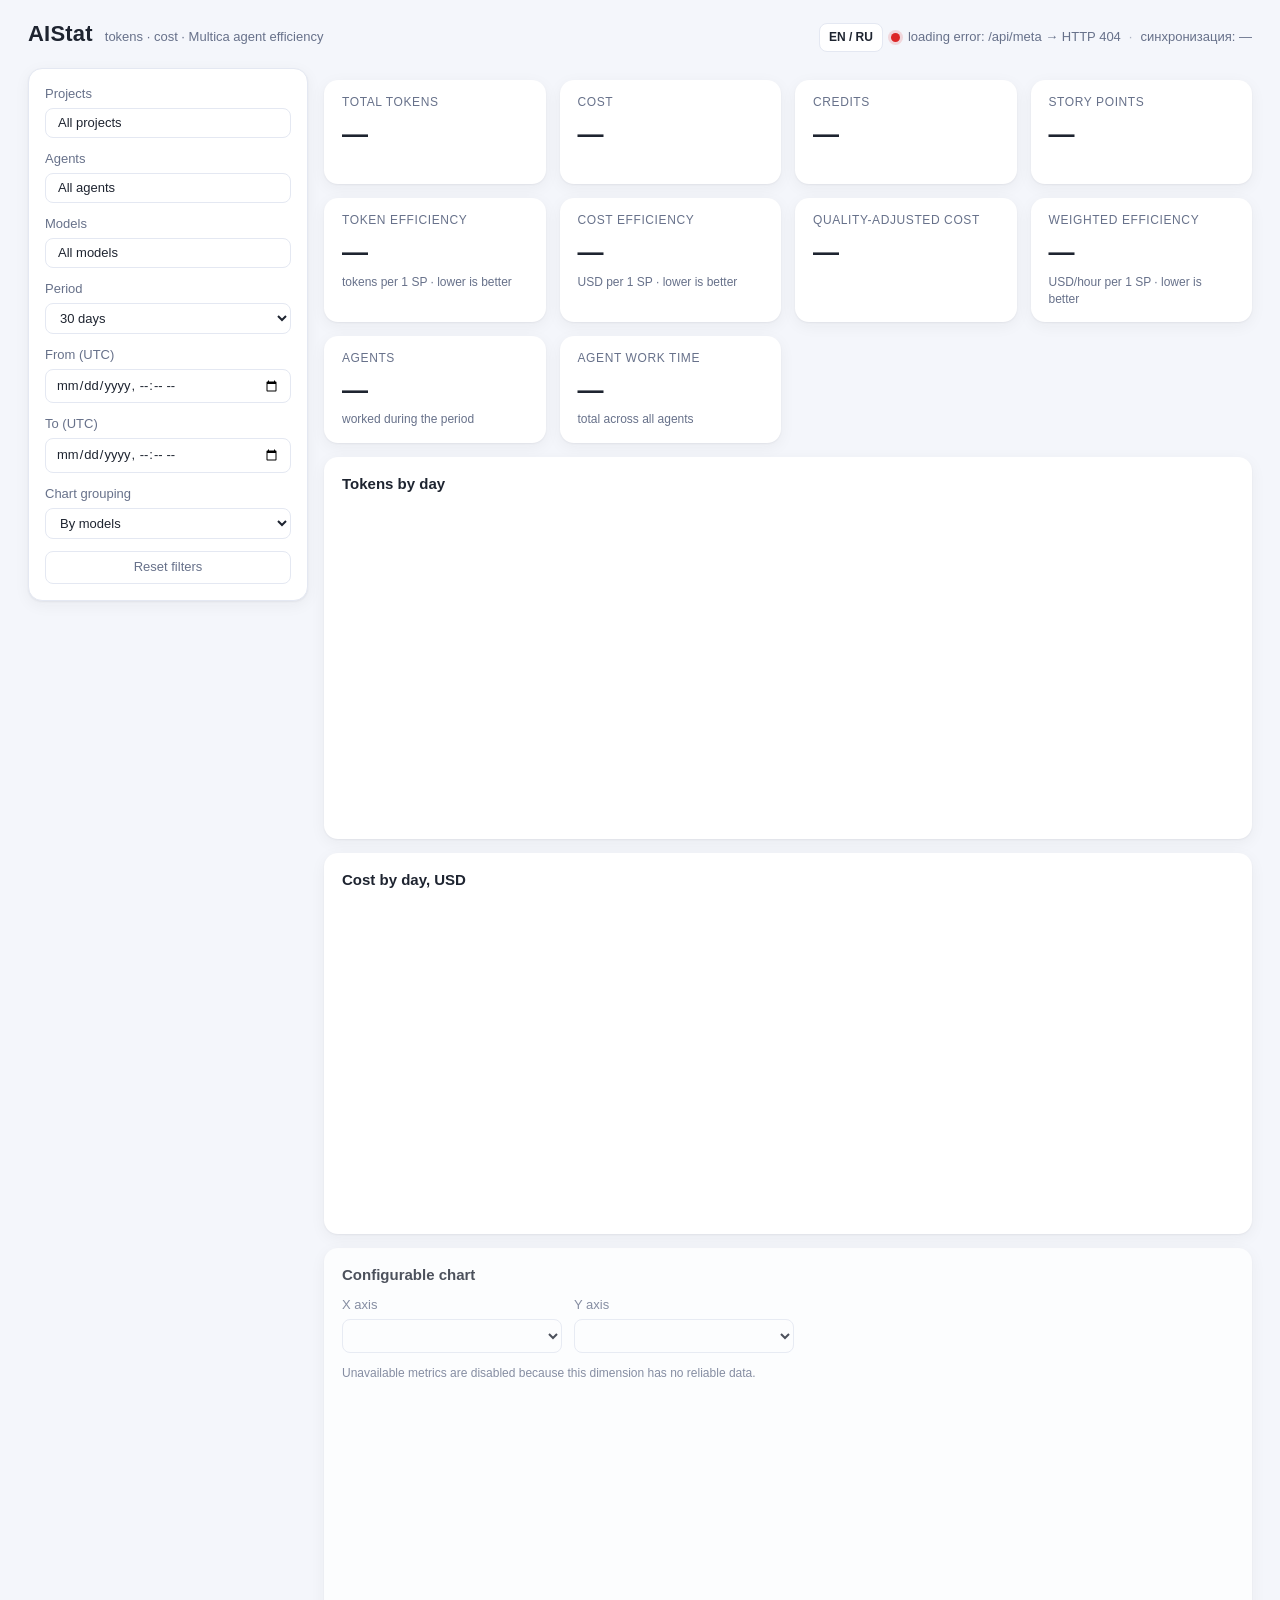
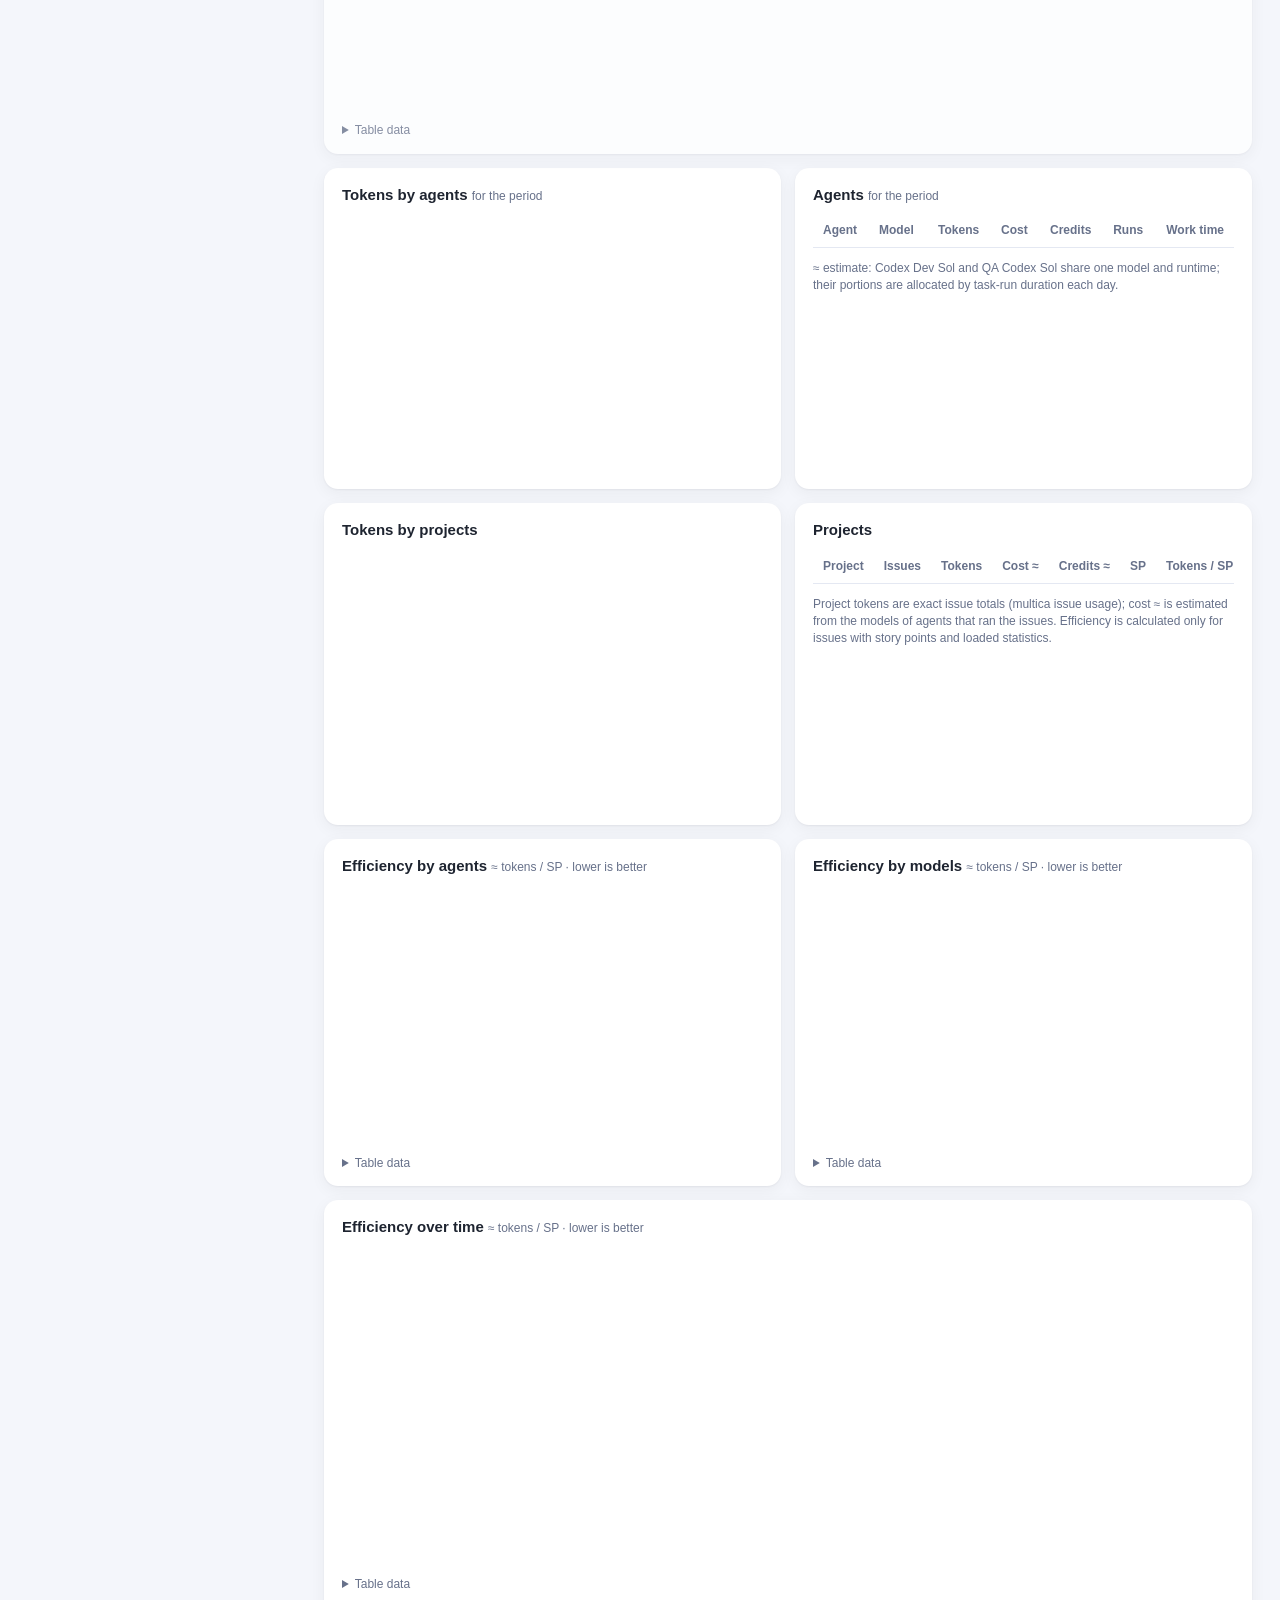
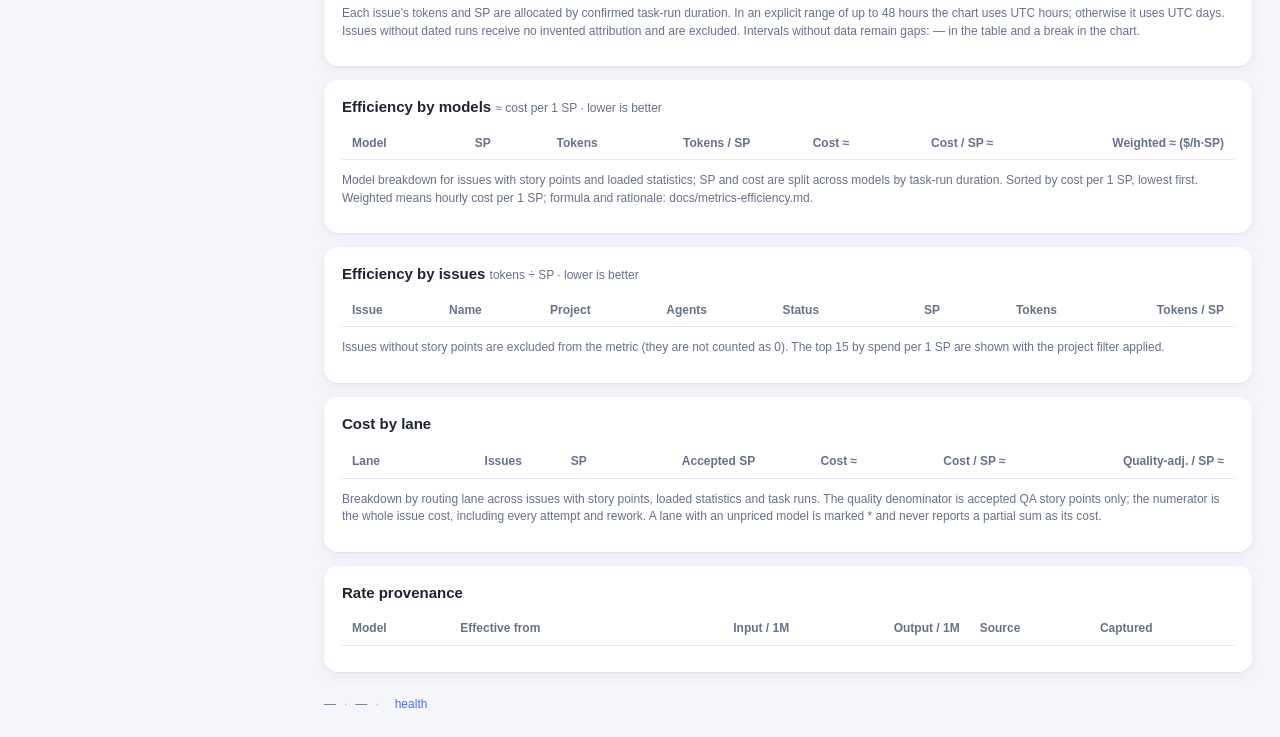
==== commit 014bcc94: "feat: cost by lane, rate provenance and coverage on the dashboard (FAN-3543) Part C of the FAN-3456 " ====
--- a/aistat/static/index.html
+++ b/aistat/static/index.html
@@ -76,7 +76,7 @@
     <div class="card"><div class="card-label">Story Points</div><div class="card-value" id="card-sp">—</div><div class="card-sub" id="card-sp-sub"></div></div>
     <div class="card"><div class="card-label">Эффективность токенов</div><div class="card-value" id="card-eff">—</div><div class="card-sub">токенов на 1 SP · меньше — лучше</div></div>
     <div class="card"><div class="card-label">Эффективность стоимости</div><div class="card-value" id="card-cost-eff">—</div><div class="card-sub">USD на 1 SP · меньше — лучше</div></div>
-    <div class="card"><div class="card-label" data-i18n="qualityAdjustedCost">Качество-скорректированная стоимость</div><div class="card-value" id="card-quality-cost">—</div><div class="card-sub" id="card-quality-cost-sub" data-i18n="qualityAdjustedCostSub">USD на принятый SP · все попытки включены</div></div>
+    <div class="card"><div class="card-label" data-i18n="qualityAdjustedCost">Качество-скорректированная стоимость</div><div class="card-value" id="card-quality-cost">—</div><div class="card-sub" id="card-quality-cost-sub"></div></div>
     <div class="card"><div class="card-label">Взвешенная эффективность</div><div class="card-value" id="card-weighted-eff">—</div><div class="card-sub">USD/час на 1 SP · меньше — лучше</div></div>
     <div class="card"><div class="card-label">Агентов</div><div class="card-value" id="card-agent-count">—</div><div class="card-sub">выполняли работу за период</div></div>
     <div class="card"><div class="card-label">Время работы агентов</div><div class="card-value" id="card-agent-time">—</div><div class="card-sub" id="card-agent-time-sub">суммарно по всем агентам</div></div>
@@ -301,6 +301,47 @@
       <p id="flow-coverage" class="note"></p>
       <p class="note" data-i18n="flowNote">Метрики считаются только по наблюдаемым событиям. До включения provenance старые запуски остаются неизвестными, без догадок. Простой флота — по всему воркспейсу; фильтр проектов на него не влияет.</p>
     </section>
+
+    <section id="cost-provenance-panel" class="panel panel-wide">
+      <h2 data-i18n="costByLane">Стоимость по лейнам</h2>
+      <p id="cost-period" class="note"></p>
+      <div class="table-wrap">
+        <table id="table-lane-cost" aria-label="Стоимость по лейнам и принятым story points">
+          <thead><tr>
+            <th data-i18n="flowLane">Лейн</th>
+            <th class="num" data-i18n="issues">Задачи</th>
+            <th class="num">SP</th>
+            <th class="num" data-i18n="acceptedSp">Принятые SP</th>
+            <th class="num" data-i18n="estimatedCost">Стоимость ≈</th>
+            <th class="num" data-i18n="costPerSpHeader">Стоимость / SP ≈</th>
+            <th class="num" data-i18n="qualityAdjustedHeader">Качество-скорр. / SP ≈</th>
+          </tr></thead>
+          <tbody></tbody>
+        </table>
+      </div>
+      <p class="note" data-i18n="laneCostNote">Разрез по лейну маршрутизации среди задач со story points, загруженной статистикой и запусками. Знаменатель качества — только принятые QA story points; числитель — полная стоимость задачи со всеми попытками и доработками. Лейн с неоценённой моделью помечен * и не показывает частичную сумму как стоимость.</p>
+    </section>
+
+    <section id="rate-provenance-panel" class="panel panel-wide">
+      <h2 data-i18n="rateProvenance">Происхождение тарифов</h2>
+      <div id="rate-provenance-block">
+        <div class="table-wrap">
+          <table id="table-rate-provenance" aria-label="Опубликованные ревизии тарифов">
+            <thead><tr>
+              <th data-i18n="model">Модель</th>
+              <th data-i18n="rateEffectiveFrom">Действует с</th>
+              <th class="num" data-i18n="rateInput">Ввод / 1M</th>
+              <th class="num" data-i18n="rateOutput">Вывод / 1M</th>
+              <th data-i18n="rateSource">Источник</th>
+              <th data-i18n="rateCapturedAt">Зафиксировано</th>
+            </tr></thead>
+            <tbody></tbody>
+          </table>
+        </div>
+        <p id="pricing-coverage" class="note"></p>
+      </div>
+      <p id="pricing-degraded" class="note" hidden data-i18n="pricingUnavailable">Происхождение тарифов недоступно на этом хосте; стоимость по лейнам показана без него.</p>
+    </section>
   </main>
 
   <footer class="footer">
